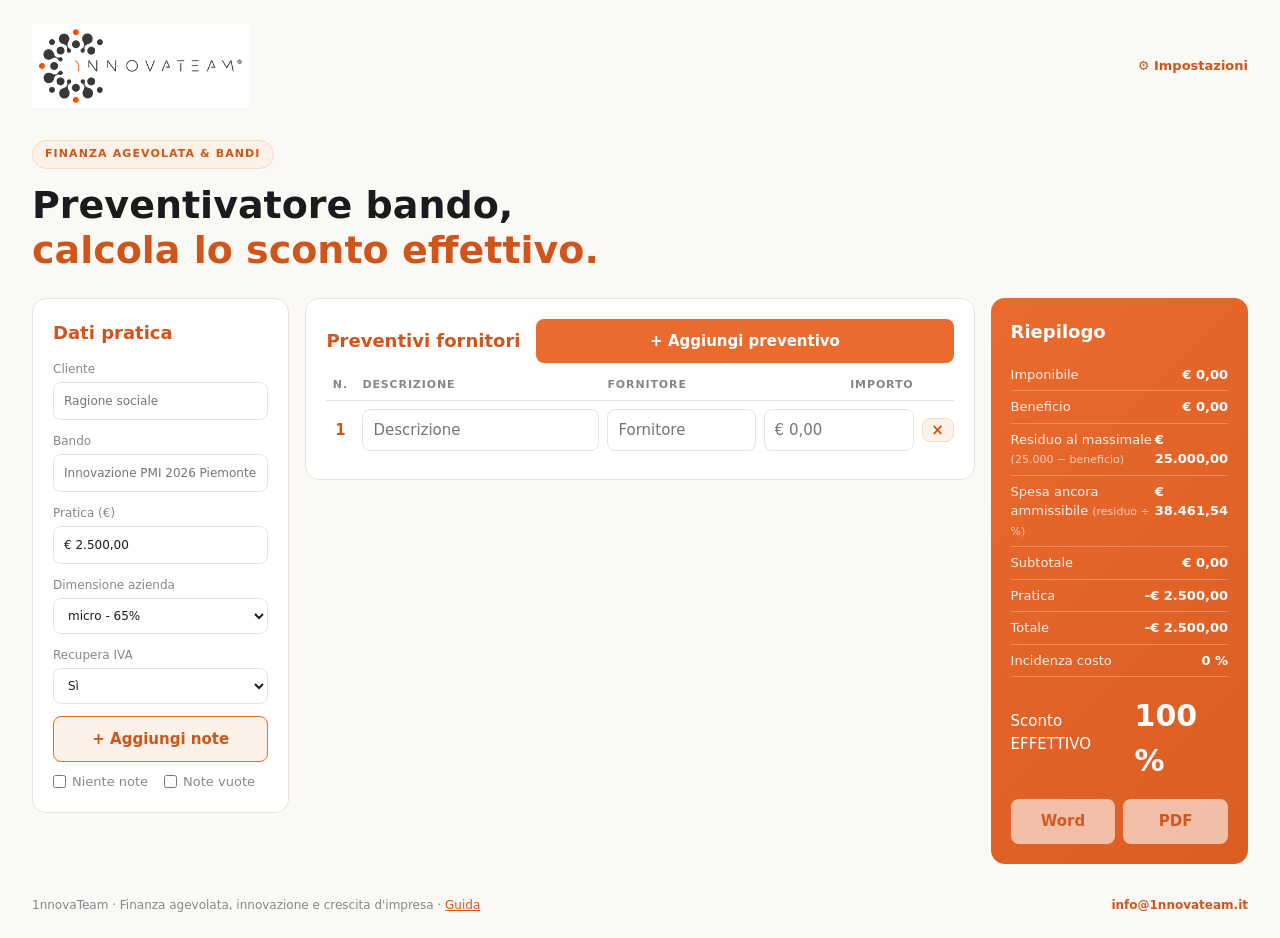
==== app/index.html @ ca695df2 "Primo commit" ====
<!doctype html>
<html lang="it">
<head>
<meta charset="utf-8">
<meta name="viewport" content="width=device-width, initial-scale=1">
<title>Preventivatore Bando</title>
<link rel="stylesheet" href="style.css">
</head>
<body>
<header class="top">
  <img class="logo" src="src/icone/1T_Logo_R.png" alt="1nnovaTeam">
  <a class="link-impostazioni" href="impostazioni.html">⚙ Impostazioni</a>
</header>

<main>
  <span class="pill">Finanza agevolata &amp; bandi</span>
  <div class="intro">
    <h1>Preventivatore bando,<br><span class="accent">calcola lo sconto effettivo.</span></h1>
    <aside id="avvisoIva" class="avviso" hidden><strong>Recupero IVA</strong><br>Compilare con i prezzi <b>CON IVA</b></aside>
  </div>

  <div class="grid">
    <section class="card">
      <h2>Dati pratica</h2>
      <label>Cliente <input id="cliente" type="text" placeholder="Ragione sociale"></label>
      <label>Bando <input id="bando" type="text" placeholder="Innovazione PMI 2026 Piemonte"></label>
      <label hidden>Costo pratica (€) <input id="costoPratica" class="money" type="text" inputmode="decimal" value="2500"></label>
      <label>Pratica (€) <input id="studioFattibilita" class="money" type="text" inputmode="decimal" value="2500"></label>
      <p id="errore" class="errore" role="alert" hidden>Errore: l'importo della pratica non può superare 2.500 €.</p>
      <label>Dimensione azienda
        <select id="beneficio">
          <option value="65">micro - 65%</option>
          <option value="60">piccola - 60%</option>
          <option value="50">media - 50%</option>
        </select>
      </label>
      <label>Recupera IVA
        <select id="recuperaIva">
          <option value="no">No</option>
          <option value="si" selected>Sì</option>
        </select>
      </label>
      <button id="apriNote" type="button" class="btn-note">+ Aggiungi note</button>
      <div class="opzioni-note">
        <label><input type="checkbox" id="noteNiente"> Niente note</label>
        <label><input type="checkbox" id="noteVuote"> Note vuote</label>
      </div>
    </section>

    <section class="card">
      <div class="card-head">
        <h2>Preventivi fornitori</h2>
        <button id="aggiungi" type="button" class="btn-add">+ Aggiungi preventivo</button>
      </div>
      <div class="prev-head"><span>N.</span><span>Descrizione</span><span>Fornitore</span><span>Importo</span><span></span></div>
      <div id="preventivi"></div>
      <div class="voce-auto" id="rigaConsulenza" hidden>
        <span class="num" id="numConsulenza">–</span><span class="desc"><input id="descConsulenza" type="text" value="Consulenza" placeholder="Descrizione"></span><span><input id="fornConsulenza" type="text" value="Innovation Manager" placeholder="Fornitore"></span><strong id="consulenza">–</strong><span></span>
      </div>
    </section>

    <section class="card hero">
      <h2>Riepilogo</h2>
      <p id="erroreBeneficio" class="errore" role="alert" hidden></p>
      <dl>
        <div><dt>Imponibile</dt><dd id="imponibile">–</dd></div>
        <div><dt id="benefLabel">Beneficio</dt><dd id="benefEuro">–</dd></div>
        <div><dt>Residuo al massimale <small>(25.000 − beneficio)</small></dt><dd id="residuo">–</dd></div>
        <div><dt>Spesa ancora ammissibile <small>(residuo ÷ %)</small></dt><dd id="spesaResidua">–</dd></div>
        <div><dt>Subtotale</dt><dd id="subtotale">–</dd></div>
        <div><dt>Pratica</dt><dd id="studio">–</dd></div>
        <div><dt>Totale</dt><dd id="totale">–</dd></div>
        <div><dt>Incidenza costo</dt><dd id="incidenza">–</dd></div>
      </dl>
      <div class="big"><span>Sconto EFFETTIVO</span><strong id="sconto">–</strong></div>
      <div class="azioni">
        <button id="genera" class="btn-genera" type="button"> Word</button>
        <button id="generaPdf" class="btn-genera" type="button"> PDF</button>
      </div>
    </section>
  </div>
</main>

<dialog id="modaleNote" class="modale">
  <form method="dialog" id="formNote">
    <h2>Note</h2>
    <div class="toolbar" role="toolbar" aria-label="Formattazione">
      <button type="button" data-cmd="bold" title="Grassetto"><b>B</b></button>
      <button type="button" data-cmd="italic" title="Corsivo"><i>I</i></button>
      <button type="button" data-cmd="insertUnorderedList" title="Elenco puntato">• Elenco</button>
      <button type="button" data-cmd="insertOrderedList" title="Elenco numerato">1. Elenco</button>
      <button type="button" data-cmd="removeFormat" title="Rimuovi formattazione">Pulisci</button>
    </div>
    <div id="editorNote" class="editor" contenteditable="true" role="textbox" aria-multiline="true" aria-label="Testo delle note"></div>
    <div class="modale-azioni">
      <button type="button" id="annullaNote" class="secondario">Annulla</button>
      <button type="button" id="svuotaNote" class="secondario">Elimina note</button>
      <button type="button" id="salvaNote" class="btn-add">Salva</button>
    </div>
  </form>
</dialog>

<footer>1nnovaTeam · Finanza agevolata, innovazione e crescita d'impresa · <a id="apriGuida" href="guida.html" target="guidaPreventivatore">Guida</a> <b>info@1nnovateam.it</b></footer>
<script src="docx.js"></script>
<script src="jspdf.js"></script>
<script src="jspdf-autotable.js"></script>
<script src="src/assets.js"></script>
<script src="app.js"></script>
</body>
</html>
---- app/style.css ----
:root {
  --bg: #faf9f5;
  --ink: #1b1b1f;
  --text: #4f4f57;
  --muted: #86868f;
  --line: #e6e4dc;
  --accent: #cf551b;
  --orange: #eb6a2d;
  --orange-dark: #da5d23;
  --tint: #fef1e7;
  --card: #fff;
}
* { box-sizing: border-box; }
body {
  margin: 0; background: var(--bg); color: var(--text);
  font: 15px/1.5 "DejaVu Sans", Verdana, Arial, sans-serif;
}
.top, main, footer { padding: 0 12px; }
.top { display: flex; justify-content: space-between; align-items: center; padding-top: 24px; padding-bottom: 8px; }
.brand { font-weight: 700; letter-spacing: .2em; text-transform: uppercase; color: var(--ink); }
.contact { color: var(--muted); font-size: 12px; }
.logo { height: 84px; width: auto; display: block; }
.link-impostazioni { color: var(--accent); font-size: 13px; font-weight: 700; text-decoration: none; }
.link-impostazioni:hover { text-decoration: underline; }
.stato { color: #2e7d32; font-size: 13px; font-weight: 700; margin: 0 0 12px; }
.stato[hidden] { display: none; }
.azioni-impostazioni { display: flex; gap: 8px; }
.card-impostazioni { max-width: 520px; }
#apriGuida { color: var(--accent); text-decoration: underline; cursor: pointer; }
.pill {
  display: inline-block; background: var(--tint); color: var(--accent);
  font-size: 11px; font-weight: 700; letter-spacing: .1em; text-transform: uppercase;
  padding: 5px 12px; border-radius: 999px; border: 1px solid #f6d9c4; margin-top: 24px;
}
h1 { color: var(--ink); font-size: clamp(26px, 4vw, 38px); line-height: 1.2; margin: 14px 0 24px; }
.accent { color: var(--accent); }
.grid, .intro { --cols: minmax(220px, 1fr) minmax(0, 2.6fr) minmax(240px, 1fr); display: grid; grid-template-columns: var(--cols); gap: 16px; }
.grid { align-items: start; }
@media (max-width: 900px) { .grid, .intro { grid-template-columns: 1fr; } .intro h1, .avviso { grid-column: 1; } }
.card { background: var(--card); border: 1px solid var(--line); border-radius: 14px; padding: 20px; }
.card h2 { color: var(--accent); font-size: 18px; margin: 0 0 14px; }
label { display: block; font-size: 12px; color: var(--muted); margin-bottom: 12px; }
input, select {
  display: block; width: 100%; margin-top: 4px; padding: 9px 10px;
  border: 1px solid var(--line); border-radius: 8px; background: #fff;
  color: var(--ink); font: inherit;
}
input:focus, select:focus { outline: 2px solid var(--orange); outline-offset: 1px; border-color: var(--orange); }
.row-out { display: flex; justify-content: space-between; padding-top: 10px; border-top: 1px dashed var(--line); color: var(--ink); }
.errore { background: #fdecea; color: #b3261e; border: 1px solid #f3b8b3; border-radius: 8px; padding: 9px 10px; font-size: 13px; font-weight: 700; margin: 0 0 12px; }
.errore[hidden], label[hidden] { display: none; }
input.invalido { border-color: #b3261e; outline: 2px solid #f3b8b3; }
.hero.bloccato dd, .hero.bloccato .big strong { opacity: .35; }
.voce-auto { background: var(--tint); border: 1px solid #f6d9c4; border-radius: 8px; padding: 9px 0; margin-bottom: 8px; color: var(--ink); }
.voce-auto[hidden] { display: none; }
.voce-auto small { color: var(--muted); }
.prev, .voce-auto, .prev-head { display: grid; grid-template-columns: 28px 1.6fr 1fr 150px 32px; gap: 8px; align-items: center; }
.prev { margin-bottom: 8px; }
.num { text-align: center; font-weight: 700; color: var(--accent); }
.voce-auto strong { text-align: right; }
.prev input, .voce-auto input { margin: 0; }
.prev .rimuovi { width: 32px; padding: 0; background: var(--tint); color: var(--accent); border: 1px solid #f6d9c4; }
.card-head { display: flex; align-items: center; gap: 16px; margin-bottom: 14px; }
.card-head h2 { margin: 0; white-space: nowrap; }
.btn-add { background: var(--orange); color: #fff; flex: 1; }
.btn-add:hover { background: var(--orange-dark); }
.hero { background: linear-gradient(135deg, var(--orange), var(--orange-dark)); color: #fff; border: 0; }
.hero h2 { color: #fff; }
dl { margin: 0 0 16px; }
dl div { display: flex; justify-content: space-between; padding: 6px 0; border-bottom: 1px solid rgba(255,255,255,.25); font-size: 13px; }
dt { opacity: .9; }
dd { margin: 0; font-weight: 700; }
.big { display: flex; justify-content: space-between; align-items: baseline; margin-bottom: 16px; }
.big strong { font-size: 30px; }
button {
  width: 100%; padding: 11px; border: 0; border-radius: 8px; font: inherit; font-weight: 700;
  background: #fff; color: var(--accent); cursor: pointer;
}
button:disabled { opacity: .6; cursor: not-allowed; }
footer { color: var(--muted); font-size: 12px; margin-top: 32px; padding-bottom: 24px; }
footer b { color: var(--accent); float: right; }
.intro { gap: 16px; align-items: center; margin-bottom: 24px; }
.intro h1 { grid-column: 1 / 3; margin: 14px 0 0; }
.avviso { grid-column: 3; background: linear-gradient(135deg, var(--orange), var(--orange-dark)); color: #fff; border-radius: 14px; padding: 20px; font-size: 15px; }
.avviso strong { display: block; font-size: 18px; margin-bottom: 6px; }
.avviso b { font-size: 17px; }
.avviso[hidden] { display: none; }
.prev-head { font-size: 11px; font-weight: 700; letter-spacing: .08em; text-transform: uppercase; color: var(--muted); padding-bottom: 6px; margin-bottom: 8px; border-bottom: 1px solid var(--line); }
.prev-head span:first-child { text-align: center; }
.prev-head span:nth-child(4) { text-align: right; }

@media (max-width: 900px) { .intro h1, .avviso { grid-column: 1; } }
dl small { opacity: .75; font-size: 11px; }
.azioni { display: grid; grid-template-columns: 1fr 1fr; gap: 8px; }
.btn-note { background: var(--tint); color: var(--accent); border: 1px solid var(--orange); }
.btn-note:hover { background: #fde3d0; }
.modale { border: 0; border-radius: 14px; padding: 24px; width: min(680px, 94vw); background: var(--card); color: var(--text); box-shadow: 0 20px 60px rgba(0,0,0,.25); }
.modale::backdrop { background: rgba(27,27,31,.5); }
.modale h2 { color: var(--accent); margin: 0 0 14px; font-size: 20px; }
.toolbar { display: flex; flex-wrap: wrap; gap: 6px; margin-bottom: 8px; }
.toolbar button { width: auto; padding: 6px 12px; background: var(--tint); color: var(--accent); border: 1px solid #f6d9c4; font-size: 13px; }
.toolbar button:hover { background: #fde3d0; }
.editor { min-height: 220px; max-height: 50vh; overflow-y: auto; border: 1px solid var(--line); border-radius: 8px; padding: 12px; color: var(--ink); background: #fff; outline: none; }
.editor:focus { border-color: var(--orange); outline: 2px solid var(--orange); outline-offset: 1px; }
.editor p, .editor div { margin: 0 0 8px; }
.editor ul, .editor ol { margin: 0 0 8px; padding-left: 24px; }
.modale-azioni { display: flex; justify-content: flex-end; gap: 8px; margin-top: 16px; }
.modale-azioni button { width: auto; padding: 10px 20px; }
.modale-azioni .secondario { background: #fff; color: var(--text); border: 1px solid var(--line); }

/* ===== Responsive ===== */
html { -webkit-text-size-adjust: 100%; }
img, svg { max-width: 100%; height: auto; }
.top, main, footer { max-width: 1440px; margin-left: auto; margin-right: auto; padding-left: clamp(12px, 3vw, 32px); padding-right: clamp(12px, 3vw, 32px); }
.grid > *, .intro > * { min-width: 0; }
input, select { min-width: 0; }

/* Tablet: dati + riepilogo affiancati, preventivi a tutta larghezza */
@media (min-width: 701px) and (max-width: 1100px) {
  .grid, .intro { grid-template-columns: minmax(0, 1fr) minmax(0, 1fr); }
  .grid > .card:nth-child(2) { grid-column: 1 / -1; grid-row: 2; }
  .intro h1 { grid-column: 1 / -1; }
  .avviso { grid-column: 1 / -1; }
}

/* Mobile */
@media (max-width: 700px) {
  body { font-size: 14px; }
  .top { flex-direction: column; align-items: flex-start; gap: 4px; padding-top: 16px; }
  .pill { margin-top: 12px; }
  h1 { margin: 10px 0 16px; }
  .card { padding: 14px; border-radius: 12px; }
  .card-head { flex-direction: column; align-items: stretch; gap: 10px; }
  .card-head h2 { white-space: normal; }
  input, select { font-size: 16px; } /* evita lo zoom automatico su iOS */
  .prev-head { display: none; }
  .prev { grid-template-columns: 28px minmax(0, 1fr) 40px; row-gap: 6px; padding-bottom: 12px; margin-bottom: 12px; border-bottom: 1px dashed var(--line); }
  .prev .num { grid-column: 1; grid-row: 1; }
  .prev .descrizione { grid-column: 2; grid-row: 1; }
  .prev .rimuovi { grid-column: 3; grid-row: 1; width: 40px; height: 40px; }
  .prev .fornitore { grid-column: 2 / -1; grid-row: 2; }
  .prev .importo { grid-column: 2 / -1; grid-row: 3; text-align: right; }
  .voce-auto { grid-template-columns: 28px minmax(0, 1fr) auto; row-gap: 6px; padding: 9px 6px 9px 0; }
  .voce-auto > span:nth-child(3) { grid-column: 2 / -1; grid-row: 2; }
  .voce-auto > strong { grid-column: 2 / -1; grid-row: 3; }
  .voce-auto > span:nth-child(5) { display: none; }
  dl div { gap: 12px; }
  dd { text-align: right; }
  .big strong { font-size: 26px; }
  .azioni { grid-template-columns: 1fr; }
  .modale { padding: 16px; width: 96vw; }
  .modale-azioni { flex-wrap: wrap; }
  .modale-azioni button { flex: 1 1 100%; }
  footer b { float: none; display: block; margin-top: 4px; }
}

/* Opzioni note nel PDF */
.opzioni-note { display: flex; gap: 16px; margin-top: 10px; }
.opzioni-note label { display: flex; align-items: center; gap: 6px; margin: 0; font-size: 13px; cursor: pointer; }
.opzioni-note input { width: auto; margin: 0; accent-color: var(--orange); }
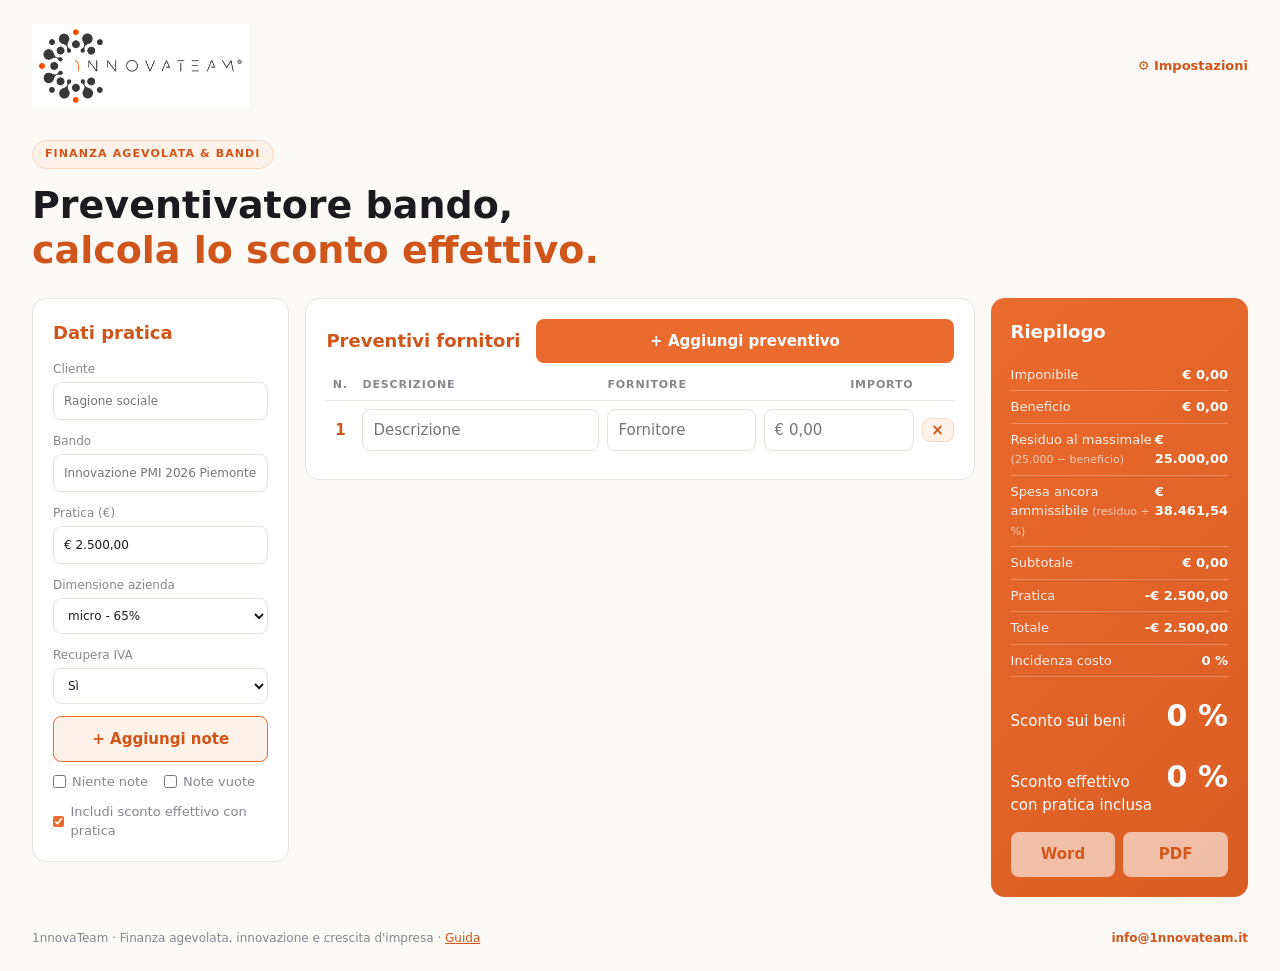
==== commit cd865b82: "doppio sconto" ====
--- a/app/index.html
+++ b/app/index.html
@@ -45,6 +45,9 @@
         <label><input type="checkbox" id="noteNiente"> Niente note</label>
         <label><input type="checkbox" id="noteVuote"> Note vuote</label>
       </div>
+      <div class="opzioni-note">
+        <label><input type="checkbox" id="includiScontoPratica" checked> Includi sconto effettivo con pratica</label>
+      </div>
     </section>
 
     <section class="card">
@@ -72,7 +75,8 @@
         <div><dt>Totale</dt><dd id="totale">–</dd></div>
         <div><dt>Incidenza costo</dt><dd id="incidenza">–</dd></div>
       </dl>
-      <div class="big"><span>Sconto EFFETTIVO</span><strong id="sconto">–</strong></div>
+      <div class="big"><span>Sconto sui beni</span><strong id="scontoBando">–</strong></div>
+      <div class="big"><span>Sconto effettivo con pratica inclusa</span><strong id="sconto">–</strong></div>
       <div class="azioni">
         <button id="genera" class="btn-genera" type="button"> Word</button>
         <button id="generaPdf" class="btn-genera" type="button"> PDF</button>
--- a/app/style.css
+++ b/app/style.css
@@ -70,8 +70,8 @@
 dl div { display: flex; justify-content: space-between; padding: 6px 0; border-bottom: 1px solid rgba(255,255,255,.25); font-size: 13px; }
 dt { opacity: .9; }
 dd { margin: 0; font-weight: 700; }
-.big { display: flex; justify-content: space-between; align-items: baseline; margin-bottom: 16px; }
-.big strong { font-size: 30px; }
+.big { gap: 12px; display: flex; justify-content: space-between; align-items: baseline; margin-bottom: 16px; }
+.big strong { font-size: 30px; white-space: nowrap; }
 button {
   width: 100%; padding: 11px; border: 0; border-radius: 8px; font: inherit; font-weight: 700;
   background: #fff; color: var(--accent); cursor: pointer;
@@ -146,7 +146,7 @@
   .voce-auto > span:nth-child(5) { display: none; }
   dl div { gap: 12px; }
   dd { text-align: right; }
-  .big strong { font-size: 26px; }
+  .big strong { font-size: 26px; white-space: nowrap; }
   .azioni { grid-template-columns: 1fr; }
   .modale { padding: 16px; width: 96vw; }
   .modale-azioni { flex-wrap: wrap; }
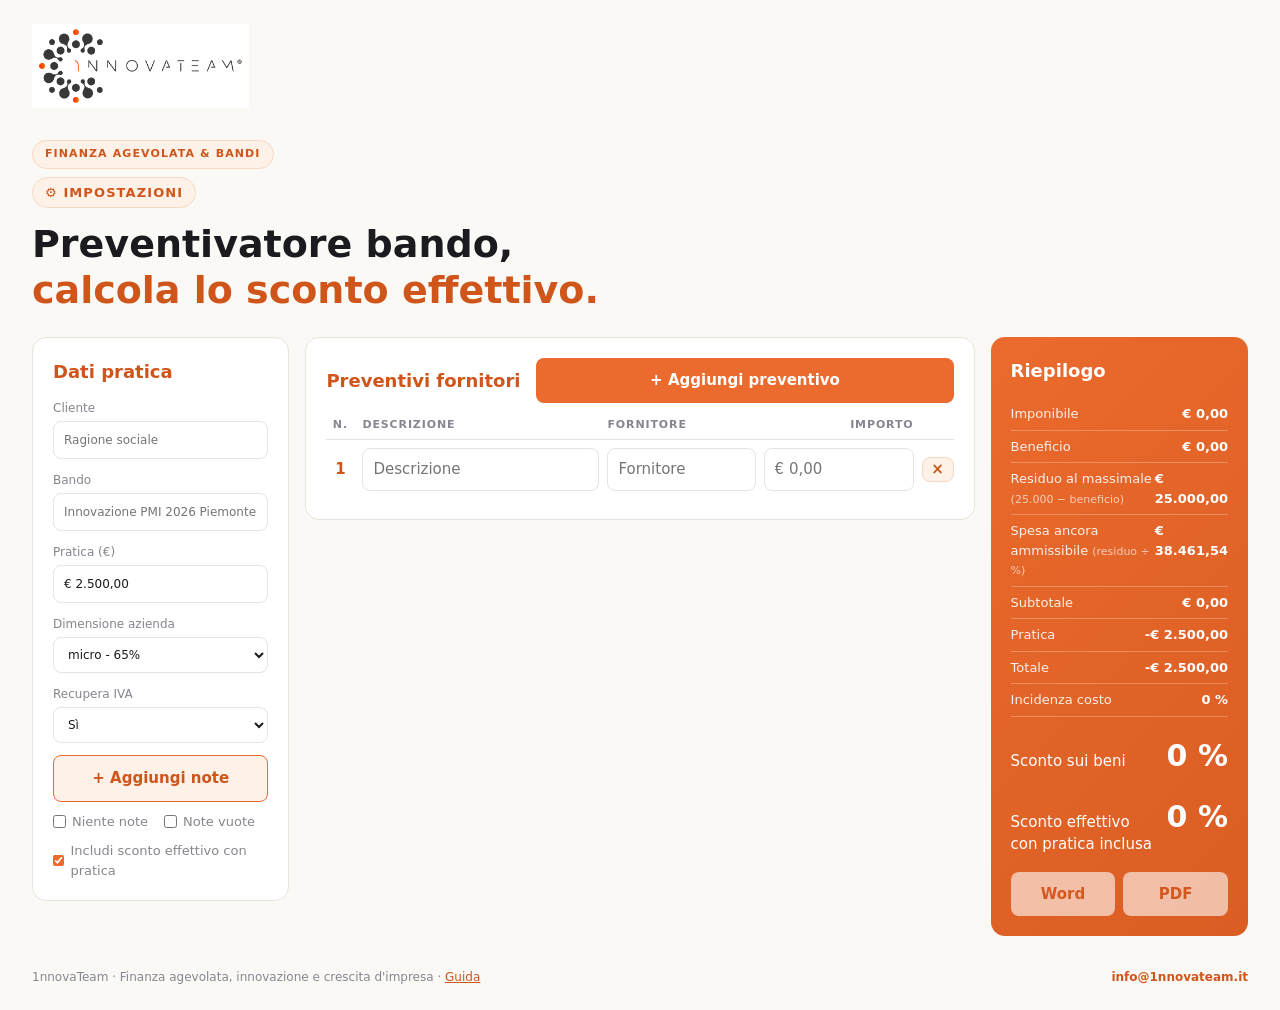
==== commit 5641e477: "modifica per testare l'aggiornamento" ====
--- a/app/index.html
+++ b/app/index.html
@@ -9,11 +9,13 @@
 <body>
 <header class="top">
   <img class="logo" src="src/icone/1T_Logo_R.png" alt="1nnovaTeam">
-  <a class="link-impostazioni" href="impostazioni.html">⚙ Impostazioni</a>
 </header>
 
 <main>
-  <span class="pill">Finanza agevolata &amp; bandi</span>
+  <div class="pills">
+    <span class="pill">Finanza agevolata &amp; bandi</span>
+    <span class="pill"><a class="link-impostazioni" href="impostazioni.html">⚙ Impostazioni</a></span>
+  </div>
   <div class="intro">
     <h1>Preventivatore bando,<br><span class="accent">calcola lo sconto effettivo.</span></h1>
     <aside id="avvisoIva" class="avviso" hidden><strong>Recupero IVA</strong><br>Compilare con i prezzi <b>CON IVA</b></aside>
--- a/app/style.css
+++ b/app/style.css
@@ -32,6 +32,8 @@
   font-size: 11px; font-weight: 700; letter-spacing: .1em; text-transform: uppercase;
   padding: 5px 12px; border-radius: 999px; border: 1px solid #f6d9c4; margin-top: 24px;
 }
+.pills { display: flex; flex-direction: column; align-items: flex-start; gap: 8px; margin-top: 24px; }
+.pills .pill { margin-top: 0; }
 h1 { color: var(--ink); font-size: clamp(26px, 4vw, 38px); line-height: 1.2; margin: 14px 0 24px; }
 .accent { color: var(--accent); }
 .grid, .intro { --cols: minmax(220px, 1fr) minmax(0, 2.6fr) minmax(240px, 1fr); display: grid; grid-template-columns: var(--cols); gap: 16px; }
